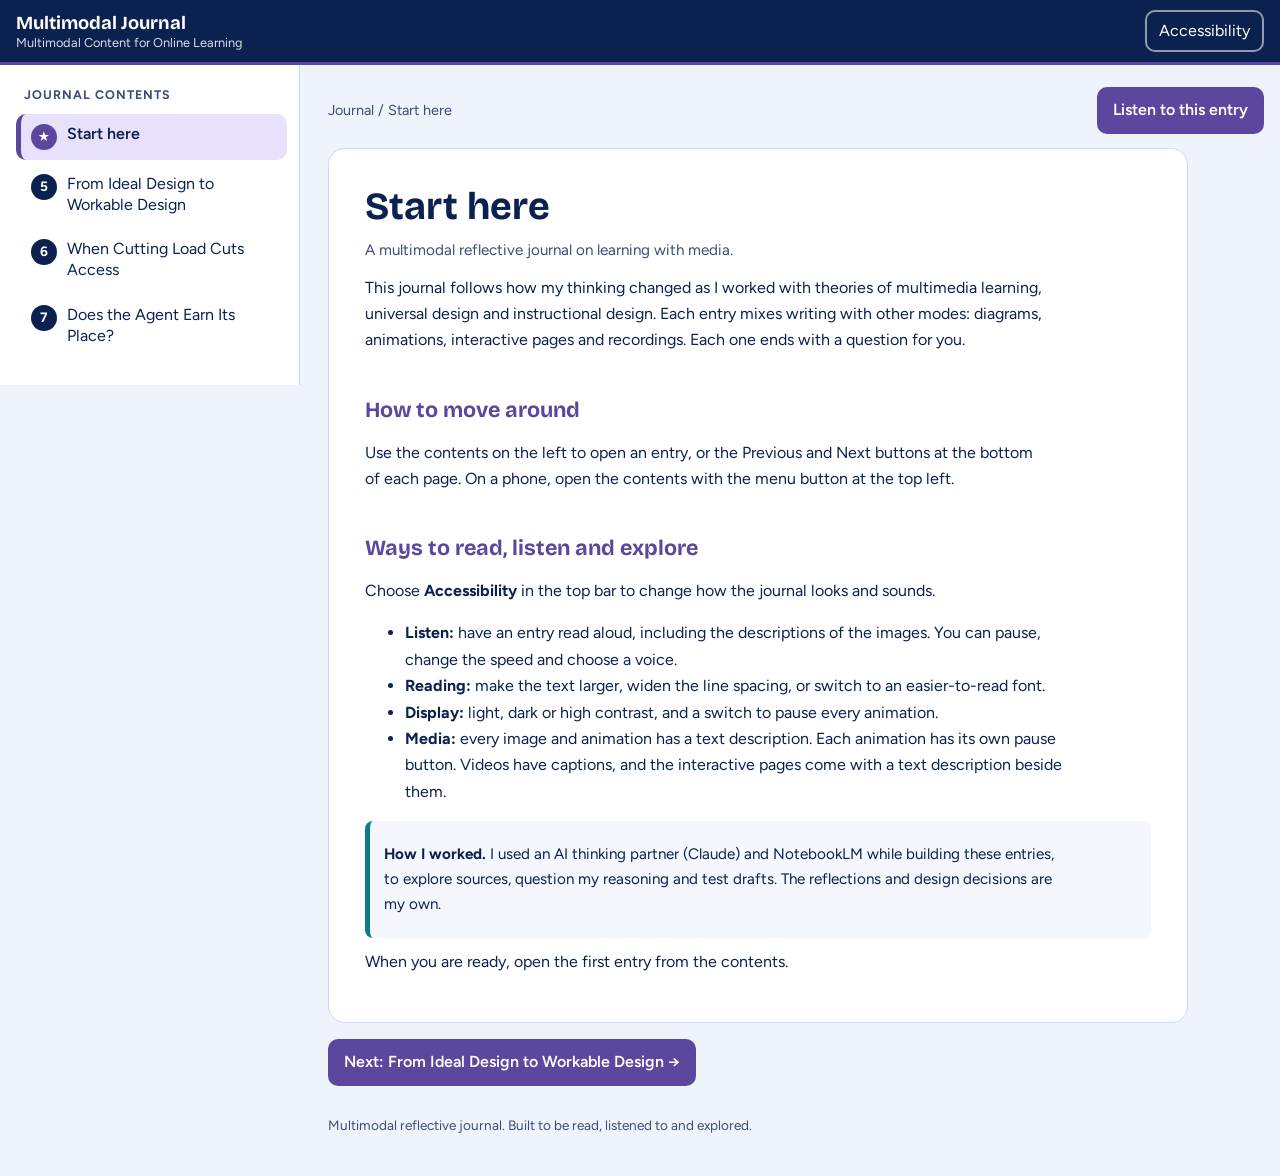
==== index.html @ 2d0febfc "Add files via upload" ====
<!doctype html>
<html lang="en">
<head>
<meta charset="utf-8">
<meta name="viewport" content="width=device-width, initial-scale=1">
<title>Multimodal Journal</title>
<meta name="description" content="A multimodal reflective journal on learning with media, with accessibility tools built in.">
<link rel="preconnect" href="https://fonts.googleapis.com">
<link rel="stylesheet" href="https://fonts.googleapis.com/css2?family=Atkinson+Hyperlegible:wght@400;700&family=Bricolage+Grotesque:wght@600;700&family=Figtree:wght@400;500;600;700&display=swap">
<link rel="stylesheet" href="css/style.css">
</head>
<body>
<a class="skip" href="#content">Skip to the journal entry</a>

<header class="topbar">
  <button id="menuBtn" class="icon-btn menu-btn" aria-expanded="false" aria-controls="sidebar">
    <span aria-hidden="true">☰</span><span class="sr">Journal contents</span>
  </button>
  <div class="brand">
    <span class="brand-title">Multimodal Journal</span>
    <span class="brand-sub">Multimodal Content for Online Learning</span>
  </div>
  <button id="a11yBtn" class="pill-btn" aria-expanded="false" aria-controls="a11y">Accessibility</button>
</header>

<section id="a11y" class="a11y" aria-label="Accessibility settings" hidden>
  <div class="a11y-grid">
    <fieldset>
      <legend>Listen</legend>
      <div class="row">
        <button id="aPlay" class="btn">Play</button>
        <button id="aStop" class="btn ghost">Stop</button>
      </div>
      <label>Speed
        <select id="aRate">
          <option value="0.8">Slower</option>
          <option value="1" selected>Normal</option>
          <option value="1.25">Faster</option>
          <option value="1.5">Fastest</option>
        </select>
      </label>
      <label>Voice <select id="aVoice"><option value="">Default voice</option></select></label>
      <p class="hint" id="aHint"></p>
    </fieldset>
    <fieldset>
      <legend>Reading</legend>
      <div class="row">
        <button id="aSmaller" class="btn ghost" aria-label="Smaller text">A−</button>
        <button id="aReset" class="btn ghost">Reset</button>
        <button id="aLarger" class="btn ghost" aria-label="Larger text">A+</button>
      </div>
      <label class="check"><input type="checkbox" id="aFont"> Easier-to-read font</label>
      <label class="check"><input type="checkbox" id="aSpacing"> Wider line spacing</label>
    </fieldset>
    <fieldset>
      <legend>Display</legend>
      <label>Theme
        <select id="aTheme">
          <option value="auto">Match my device</option>
          <option value="light">Light</option>
          <option value="dark">Dark</option>
          <option value="hc">High contrast</option>
        </select>
      </label>
      <label class="check"><input type="checkbox" id="aMotion"> Pause animations</label>
    </fieldset>
  </div>
</section>

<div class="layout">
  <nav id="sidebar" class="sidebar" aria-label="Journal contents">
    <p class="side-label">Journal contents</p>
    <ol id="entryList" class="entry-list"></ol>
  </nav>
  <div id="scrim" class="scrim" hidden></div>

  <main id="main" class="main">
    <div class="pagebar" id="pagebar">
      <p id="crumb" class="crumb"></p>
      <div class="row">
        <button id="listenBtn" class="btn">Listen to this entry</button>
      </div>
    </div>
    <article id="content" class="content" tabindex="-1" aria-live="polite"></article>
    <nav class="pager" aria-label="Entry navigation">
      <a id="prevLink" class="btn ghost" href="#" hidden></a>
      <a id="nextLink" class="btn" href="#" hidden></a>
    </nav>
    <footer class="foot">Multimodal reflective journal. Built to be read, listened to and explored.</footer>
  </main>
</div>

<script src="js/app.js"></script>
</body>
</html>
---- css/style.css ----
/* Multimodal Journal: an LMS-style layout. One header, a contents sidebar, a content pane. */
:root {
  --bg: #eef3fc; --surface: #ffffff; --surface2: #f4f7fd; --fg: #0b214f; --muted: #3d4d78; --line: #cfd8ee;
  --brand: #0b214f; --brand-fg: #ffffff; --accent: #5b479d; --accent-soft: #e8e1fb; --teal: #0e7c86;
  --link: #3a2f8f; --focus: #0b214f; --mark: #fff0bf; --ok: #1b6b2a;
  --display: "Bricolage Grotesque", "Trebuchet MS", system-ui, sans-serif;
  --body: "Figtree", system-ui, -apple-system, "Segoe UI", sans-serif;
  --scale: 100%; --lh: 1.65;
  color-scheme: light;
}
@media (prefers-color-scheme: dark) {
  :root:not([data-theme="light"]):not([data-theme="hc"]) {
    --bg: #0c1229; --surface: #141c3b; --surface2: #1a2448; --fg: #e8ecff; --muted: #b3bddf; --line: #2b3763;
    --brand: #121a3a; --brand-fg: #ffffff; --accent: #b9a8ff; --accent-soft: #2c2557; --teal: #4fd1d9;
    --link: #c1b3ff; --focus: #e8ecff; --mark: #4d4210; --ok: #b9f0c2; color-scheme: dark;
  }
}
:root[data-theme="dark"] {
  --bg: #0c1229; --surface: #141c3b; --surface2: #1a2448; --fg: #e8ecff; --muted: #b3bddf; --line: #2b3763;
  --brand: #121a3a; --brand-fg: #ffffff; --accent: #b9a8ff; --accent-soft: #2c2557; --teal: #4fd1d9;
  --link: #c1b3ff; --focus: #e8ecff; --mark: #4d4210; --ok: #b9f0c2; color-scheme: dark;
}
:root[data-theme="hc"] {
  --bg: #000000; --surface: #000000; --surface2: #0d0d0d; --fg: #ffffff; --muted: #ffffff; --line: #ffffff;
  --brand: #000000; --brand-fg: #ffffff; --accent: #ffe600; --accent-soft: #1a1a00; --teal: #00ffff;
  --link: #ffe600; --focus: #ffe600; --mark: #333300; --ok: #7dff9a; color-scheme: dark;
}
:root.readable { --body: "Atkinson Hyperlegible", "Figtree", system-ui, sans-serif; --display: "Atkinson Hyperlegible", "Figtree", system-ui, sans-serif; }
:root.spacing { --lh: 2; }

* { box-sizing: border-box; }
html { font-size: var(--scale); scroll-padding-top: 76px; }
body { margin: 0; background: var(--bg); color: var(--fg); font-family: var(--body); line-height: var(--lh); font-size: 1rem; }
.sr { position: absolute; width: 1px; height: 1px; overflow: hidden; clip: rect(0 0 0 0); white-space: nowrap; }
.skip { position: absolute; left: 8px; top: -60px; background: var(--accent); color: #fff; padding: 10px 14px; border-radius: 8px; z-index: 100; }
.skip:focus { top: 8px; }
a { color: var(--link); }
:focus-visible { outline: 3px solid var(--focus); outline-offset: 3px; border-radius: 4px; }
[hidden] { display: none !important; }

/* header */
.topbar { position: sticky; top: 0; z-index: 30; display: flex; align-items: center; gap: 12px; background: var(--brand); color: var(--brand-fg);
  padding: 10px max(16px, env(safe-area-inset-right)) 10px max(16px, env(safe-area-inset-left)); min-height: 56px; border-bottom: 3px solid var(--accent); }
.brand { display: flex; flex-direction: column; line-height: 1.2; min-width: 0; flex: 1; }
.brand-title { font-family: var(--display); font-weight: 700; font-size: 1.15rem; }
.brand-sub { font-size: .8rem; opacity: .85; white-space: nowrap; overflow: hidden; text-overflow: ellipsis; }
.icon-btn, .pill-btn { font: inherit; cursor: pointer; color: var(--brand-fg); background: transparent; border: 2px solid rgba(255,255,255,.55); border-radius: 10px; padding: 6px 12px; }
.pill-btn[aria-expanded="true"] { background: var(--accent); border-color: var(--accent); color: #fff; }
.menu-btn { display: none; font-size: 1.2rem; line-height: 1; }
:root[data-theme="hc"] .pill-btn[aria-expanded="true"] { color: #000; }

/* accessibility panel */
.a11y { background: var(--surface); border-bottom: 1px solid var(--line); padding: 14px max(16px, env(safe-area-inset-right)) 18px max(16px, env(safe-area-inset-left)); }
.a11y-grid { max-width: 1100px; margin: 0 auto; display: grid; grid-template-columns: repeat(auto-fit, minmax(240px, 1fr)); gap: 14px; }
fieldset { border: 1px solid var(--line); border-radius: 12px; padding: 10px 14px 14px; margin: 0; display: flex; flex-direction: column; gap: 10px; min-width: 0; }
legend { font-weight: 700; padding: 0 6px; }
label { display: flex; flex-direction: column; gap: 4px; font-size: .95rem; }
label.check { flex-direction: row; align-items: center; gap: 8px; }
select { font: inherit; padding: 8px; border-radius: 8px; border: 2px solid var(--line); background: var(--surface2); color: var(--fg); max-width: 100%; }
.row { display: flex; gap: 8px; flex-wrap: wrap; }
.hint { margin: 0; font-size: .85rem; color: var(--muted); }
.btn { font: inherit; cursor: pointer; border-radius: 10px; border: 2px solid var(--accent); background: var(--accent); color: #fff; padding: 8px 14px; text-decoration: none; display: inline-block; font-weight: 600; }
.btn.ghost { background: transparent; color: var(--fg); border-color: var(--line); }
.btn[aria-pressed="true"] { background: var(--teal); border-color: var(--teal); color: #fff; }
:root[data-theme="dark"] .btn:not(.ghost), :root[data-theme="hc"] .btn:not(.ghost) { color: #0b0b1f; }
:root[data-theme="hc"] .btn.ghost { border-color: #fff; }
@media (prefers-color-scheme: dark) { :root:not([data-theme="light"]):not([data-theme="hc"]) .btn:not(.ghost) { color: #0b0b1f; } }

/* layout */
.layout { display: grid; grid-template-columns: 300px minmax(0, 1fr); align-items: start; max-width: 1280px; margin: 0 auto; }
.sidebar { position: sticky; top: 59px; max-height: calc(100vh - 59px); overflow-y: auto; padding: 20px 12px 28px max(16px, env(safe-area-inset-left)); border-right: 1px solid var(--line); background: var(--surface); }
.side-label { margin: 0 0 8px 8px; font-size: .78rem; letter-spacing: .08em; text-transform: uppercase; color: var(--muted); font-weight: 700; }
.entry-list { list-style: none; margin: 0; padding: 0; display: flex; flex-direction: column; gap: 4px; }
.entry-list a { display: flex; gap: 10px; align-items: flex-start; padding: 10px; border-radius: 10px; text-decoration: none; color: var(--fg); border-left: 5px solid transparent; line-height: 1.3; }
.entry-list a:hover { background: var(--surface2); }
.entry-list a[aria-current="page"] { background: var(--accent-soft); border-left-color: var(--accent); font-weight: 600; }
.num { flex: none; width: 1.9em; height: 1.9em; border-radius: 50%; display: inline-flex; align-items: center; justify-content: center; background: var(--brand); color: var(--brand-fg); font-size: .85rem; font-weight: 700; }
:root[data-theme="hc"] .num { border: 2px solid #fff; }
.entry-list a[aria-current="page"] .num { background: var(--accent); color: #fff; }
:root[data-theme="hc"] .entry-list a[aria-current="page"] .num { color: #000; }
.scrim { position: fixed; inset: 0; background: rgba(0,0,0,.45); z-index: 19; }

.main { padding: 22px max(16px, env(safe-area-inset-right)) 40px 28px; min-width: 0; }
.pagebar { display: flex; justify-content: space-between; align-items: center; gap: 12px; flex-wrap: wrap; margin-bottom: 14px; }
.crumb { margin: 0; color: var(--muted); font-size: .9rem; }
.content { background: var(--surface); border: 1px solid var(--line); border-radius: 16px; padding: clamp(18px, 3vw, 36px); max-width: 860px; }
.content:focus { outline: none; }
.content h1 { font-family: var(--display); font-size: clamp(1.7rem, 4.5vw, 2.4rem); line-height: 1.12; margin: 0 0 6px; text-wrap: balance; }
.content h1:focus { outline: none; }
.content h2 { font-family: var(--display); font-size: 1.35rem; margin: 1.8em 0 .4em; color: var(--accent); }
.content h3 { font-size: 1.1rem; margin: 1.4em 0 .3em; }
.content p, .content li { max-width: 68ch; }
.content p { margin: .7em 0; }
.kicker { color: var(--muted); font-size: .95rem; margin: 0 0 1.2em; }
.note { background: var(--surface2); border-left: 5px solid var(--teal); border-radius: 8px; padding: 10px 14px; font-size: .95rem; }
.tag { display: inline-block; font-size: .78rem; letter-spacing: .05em; text-transform: uppercase; background: var(--accent-soft); color: var(--fg); padding: 2px 10px; border-radius: 99px; font-weight: 700; margin-bottom: 8px; }

/* media */
figure { margin: 1.6em 0; display: flex; flex-direction: column; gap: 8px; }
figure img, figure video { max-width: 100%; height: auto; border-radius: 12px; border: 1px solid var(--line); background: var(--surface2); align-self: center; }
figure.narrow img { max-width: 460px; width: 100%; }
figcaption { font-size: .92rem; color: var(--muted); max-width: 68ch; }
.fig-tools { display: flex; gap: 8px; flex-wrap: wrap; }
.fig-tools .btn { padding: 4px 10px; font-size: .88rem; }
details { background: var(--surface2); border: 1px solid var(--line); border-radius: 10px; padding: 8px 12px; }
details summary { cursor: pointer; font-weight: 600; }
details p { margin: .5em 0 .2em; }
.missing { border: 2px dashed var(--line); border-radius: 12px; padding: 22px; text-align: center; color: var(--muted); background: var(--surface2); }
.embed { width: 100%; border: 1px solid var(--line); border-radius: 12px; background: #fff; }
.embed-links { font-size: .92rem; }

/* reading highlight */
.reading { background: var(--mark); box-shadow: 0 0 0 6px var(--mark); border-radius: 4px; }

/* reader question */
.reader-q { margin-top: 2em; border: 2px solid var(--accent); border-radius: 14px; padding: 16px 18px; background: var(--surface2); }
.reader-q h2 { margin-top: 0; }
.reader-q textarea { width: 100%; min-height: 96px; font: inherit; padding: 10px; border-radius: 10px; border: 2px solid var(--line); background: var(--surface); color: var(--fg); }
.reader-q .reply { margin-top: 10px; padding: 10px 14px; border-radius: 10px; background: var(--accent-soft); }
.reader-q .small { font-size: .85rem; color: var(--muted); margin: 6px 0; }

/* references */
.refs { list-style: none; padding: 0; margin: 0; }
.refs li { padding-left: 2em; text-indent: -2em; margin: .6em 0; font-size: .95rem; }

.pager { display: flex; justify-content: space-between; gap: 12px; flex-wrap: wrap; max-width: 860px; margin-top: 16px; }
.foot { margin-top: 28px; color: var(--muted); font-size: .85rem; }

@media (max-width: 900px) {
  .layout { grid-template-columns: minmax(0, 1fr); }
  .menu-btn { display: inline-block; }
  .sidebar { position: fixed; z-index: 20; top: 0; left: 0; bottom: 0; width: min(320px, 88vw); max-height: none; padding-top: 70px; transform: translateX(-102%); transition: transform .25s; }
  .sidebar.open { transform: none; }
  .main { padding: 16px max(16px, env(safe-area-inset-right)) 32px max(16px, env(safe-area-inset-left)); }
  .brand-sub { display: none; }
}
@media (prefers-reduced-motion: reduce) { .sidebar { transition: none; } }
@media print { .topbar, .a11y, .sidebar, .pagebar, .pager, .reader-q textarea { display: none !important; } .content { border: none; } }

/* embedded interactive pages */
.embed.tall { height: 1260px; }
.embed.mid { height: 900px; }
@media (max-width: 600px) { .embed.tall { height: 1800px; } .embed.mid { height: 1000px; } }

/* long web addresses in references must wrap, never widen the page */
.refs li, .content p, .content li, figcaption { overflow-wrap: anywhere; }
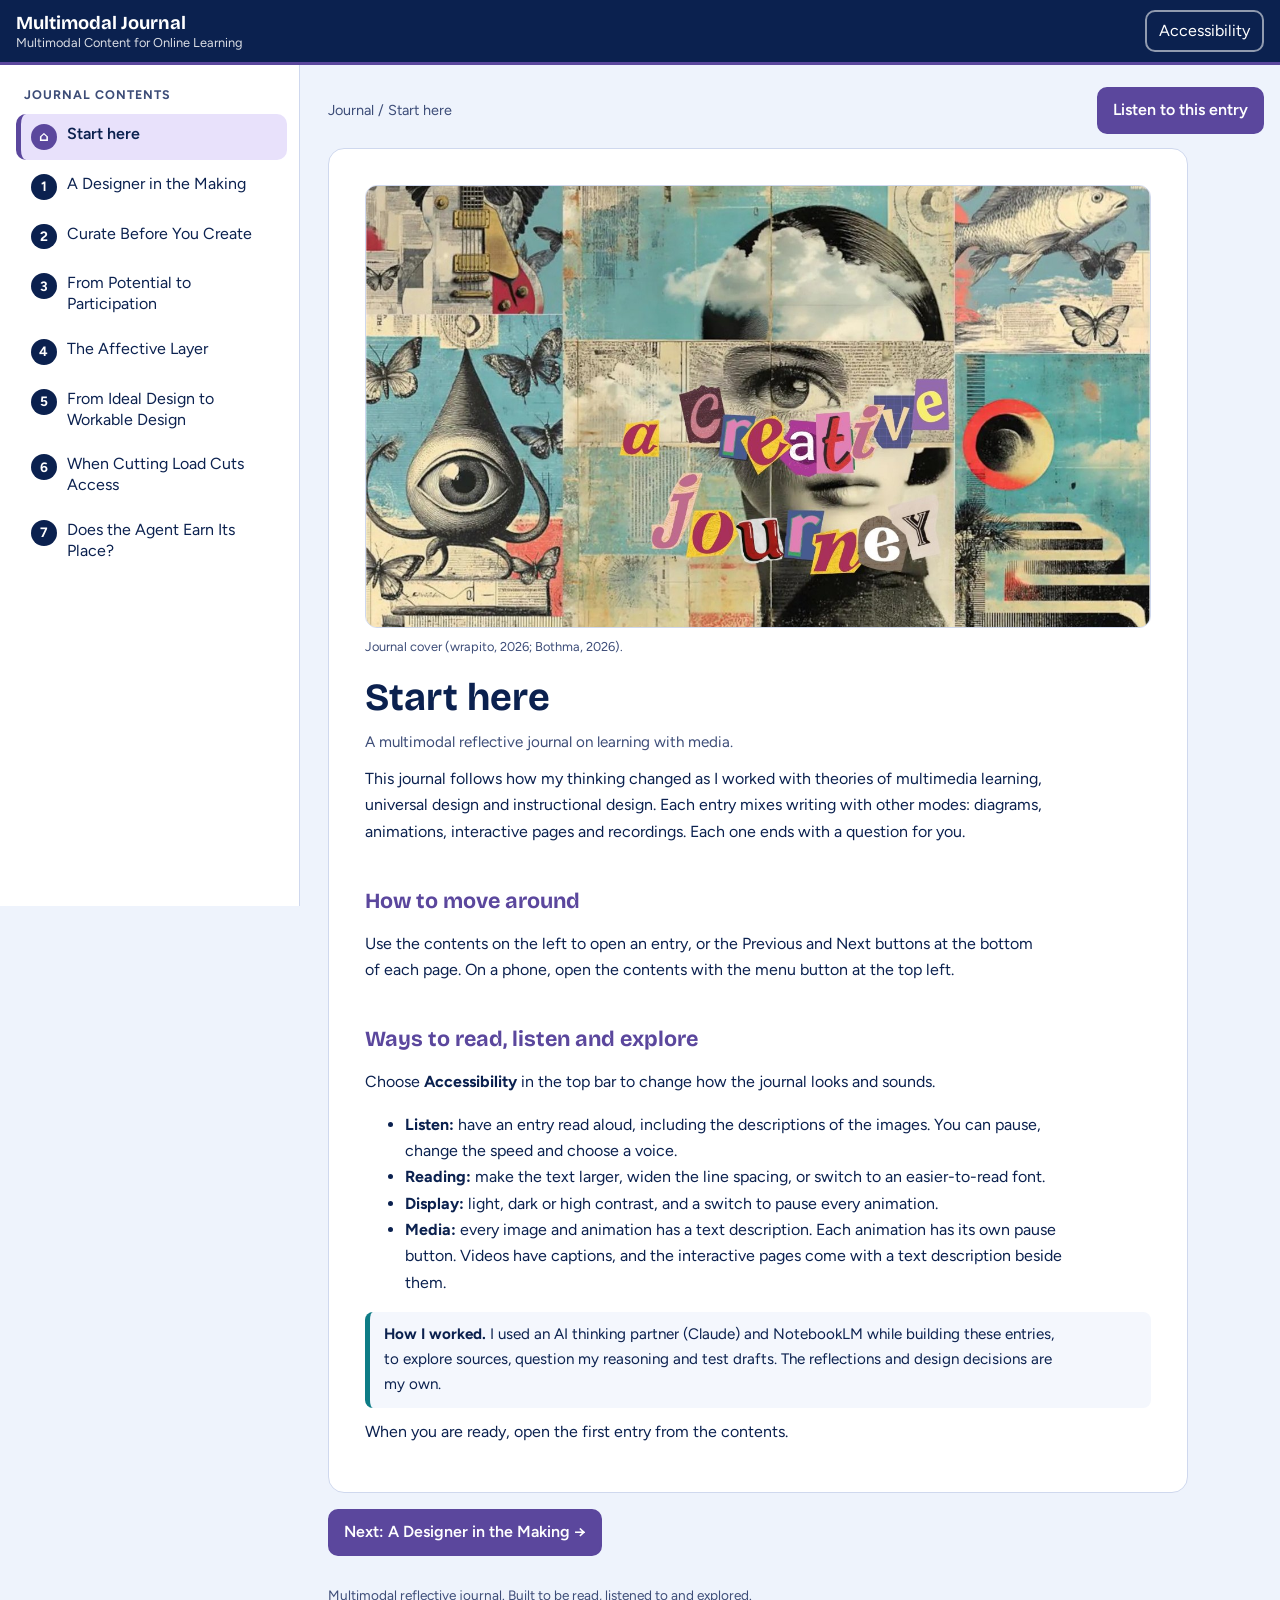
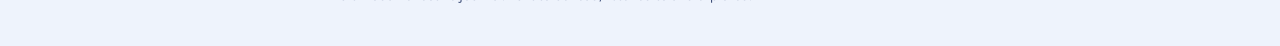
==== commit 258e0154: "Add files via upload" ====
--- a/index.html
+++ b/index.html
@@ -75,6 +75,7 @@
   <div id="scrim" class="scrim" hidden></div>
 
   <main id="main" class="main">
+    <div id="siteStrip" class="site-strip" hidden></div>
     <div class="pagebar" id="pagebar">
       <p id="crumb" class="crumb"></p>
       <div class="row">
--- a/css/style.css
+++ b/css/style.css
@@ -40,7 +40,7 @@
 
 /* header */
 .topbar { position: sticky; top: 0; z-index: 30; display: flex; align-items: center; gap: 12px; background: var(--brand); color: var(--brand-fg);
-  padding: 10px max(16px, env(safe-area-inset-right)) 10px max(16px, env(safe-area-inset-left)); min-height: 56px; border-bottom: 3px solid var(--accent); }
+  padding: 10px max(16px, env(safe-area-inset-right), calc(50vw - 624px)) 10px max(16px, env(safe-area-inset-left), calc(50vw - 624px)); min-height: 56px; border-bottom: 3px solid var(--accent); }
 .brand { display: flex; flex-direction: column; line-height: 1.2; min-width: 0; flex: 1; }
 .brand-title { font-family: var(--display); font-weight: 700; font-size: 1.15rem; }
 .brand-sub { font-size: .8rem; opacity: .85; white-space: nowrap; overflow: hidden; text-overflow: ellipsis; }
@@ -68,7 +68,7 @@
 
 /* layout */
 .layout { display: grid; grid-template-columns: 300px minmax(0, 1fr); align-items: start; max-width: 1280px; margin: 0 auto; }
-.sidebar { position: sticky; top: 59px; max-height: calc(100vh - 59px); overflow-y: auto; padding: 20px 12px 28px max(16px, env(safe-area-inset-left)); border-right: 1px solid var(--line); background: var(--surface); }
+.sidebar { position: sticky; top: 59px; height: calc(100vh - 59px); overflow-y: auto; padding: 20px 12px 28px max(16px, env(safe-area-inset-left)); border-right: 1px solid var(--line); background: var(--surface); }
 .side-label { margin: 0 0 8px 8px; font-size: .78rem; letter-spacing: .08em; text-transform: uppercase; color: var(--muted); font-weight: 700; }
 .entry-list { list-style: none; margin: 0; padding: 0; display: flex; flex-direction: column; gap: 4px; }
 .entry-list a { display: flex; gap: 10px; align-items: flex-start; padding: 10px; border-radius: 10px; text-decoration: none; color: var(--fg); border-left: 5px solid transparent; line-height: 1.3; }
@@ -129,7 +129,7 @@
 @media (max-width: 900px) {
   .layout { grid-template-columns: minmax(0, 1fr); }
   .menu-btn { display: inline-block; }
-  .sidebar { position: fixed; z-index: 20; top: 0; left: 0; bottom: 0; width: min(320px, 88vw); max-height: none; padding-top: 70px; transform: translateX(-102%); transition: transform .25s; }
+  .sidebar { position: fixed; z-index: 20; top: 0; left: 0; bottom: 0; width: min(320px, 88vw); height: auto; max-height: none; padding-top: 70px; transform: translateX(-102%); transition: transform .25s; }
   .sidebar.open { transform: none; }
   .main { padding: 16px max(16px, env(safe-area-inset-right)) 32px max(16px, env(safe-area-inset-left)); }
   .brand-sub { display: none; }
@@ -144,3 +144,14 @@
 
 /* long web addresses in references must wrap, never widen the page */
 .refs li, .content p, .content li, figcaption { overflow-wrap: anywhere; }
+
+/* banners */
+.banner { margin: 0 0 1.2em; }
+.banner img { width: 100%; height: auto; display: block; border-radius: 12px; border: 1px solid var(--line); }
+.credit { font-size: .8rem; color: var(--muted); }
+.site-strip { max-width: 860px; margin-bottom: 14px; }
+.site-strip img { width: 100%; height: 110px; object-fit: cover; border-radius: 12px; display: block; border: 1px solid var(--line); }
+.embed.video { aspect-ratio: 16 / 9; height: auto; }
+.embed.short { height: 420px; }
+.content blockquote { margin: 1em 0; padding: 4px 16px; border-left: 5px solid var(--accent); background: var(--surface2); border-radius: 0 8px 8px 0; }
+.note p:first-child { margin-top: 0; } .note p:last-child { margin-bottom: 0; }
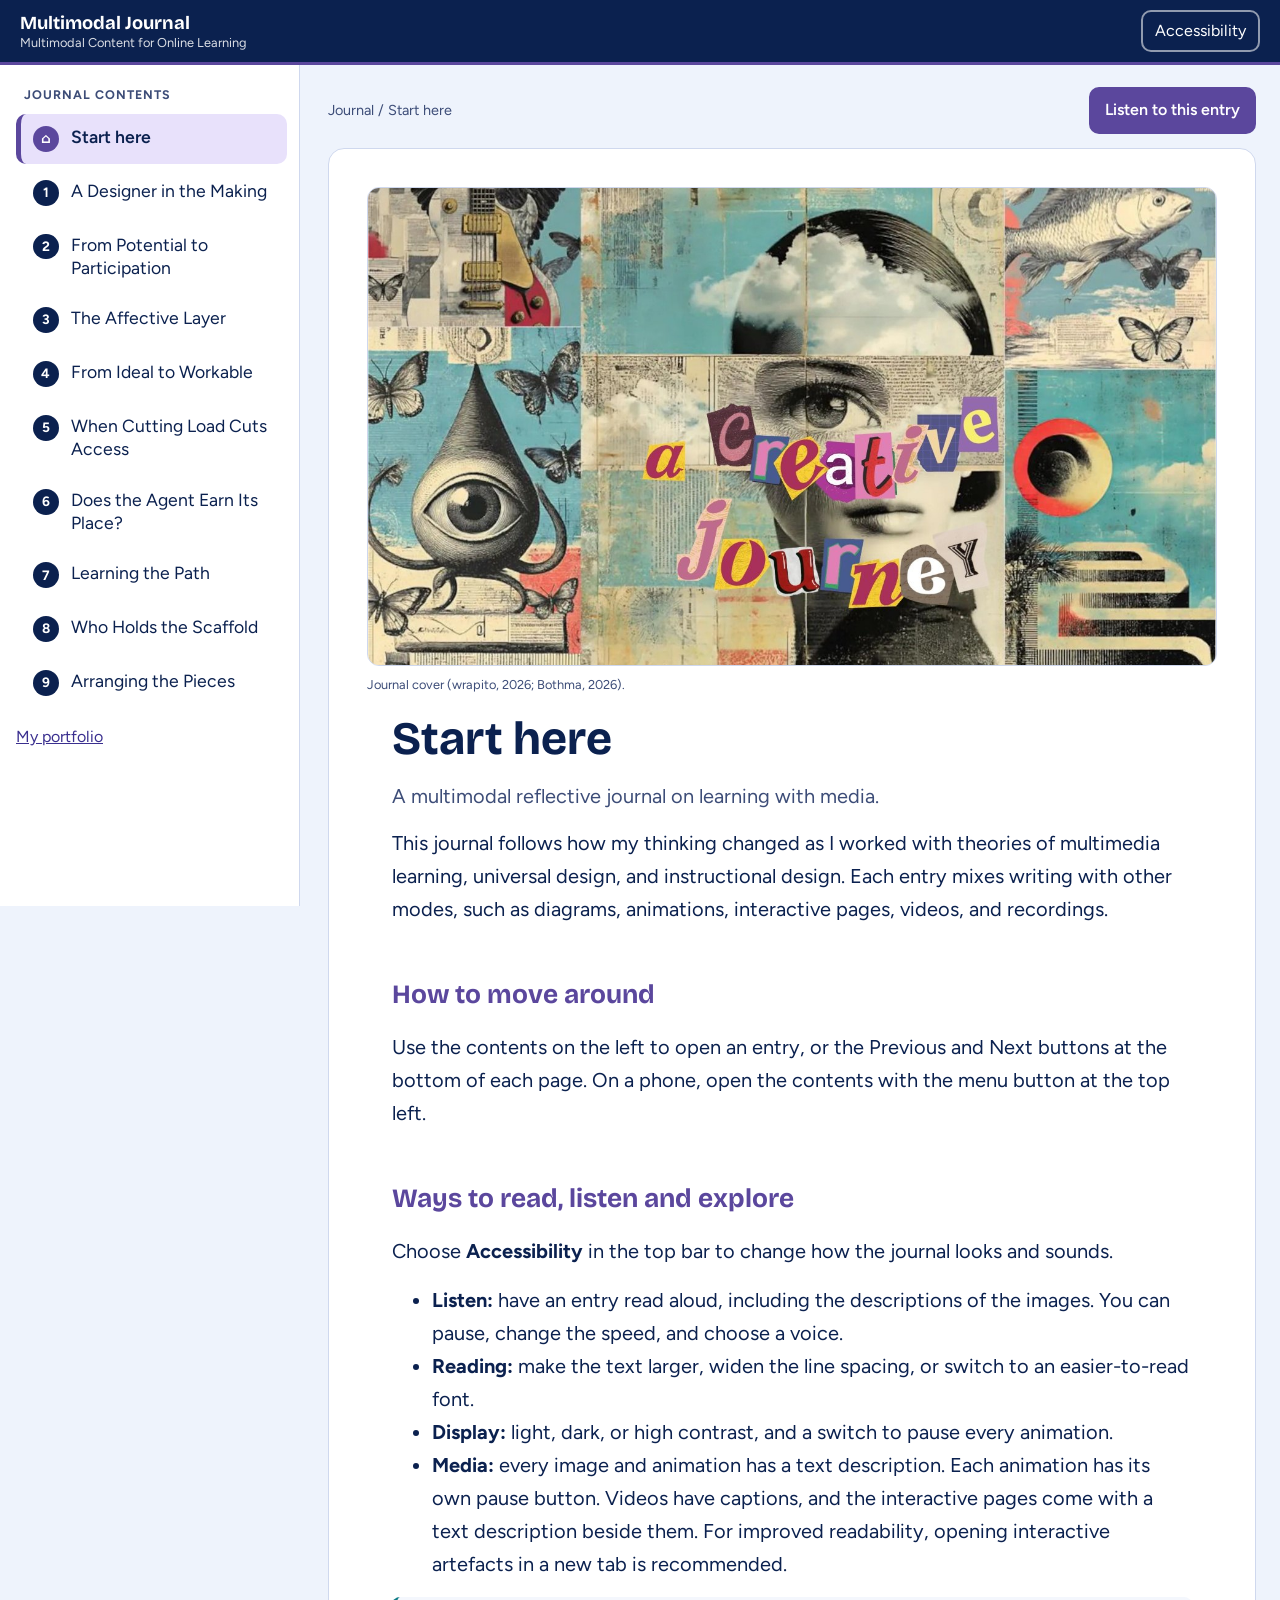
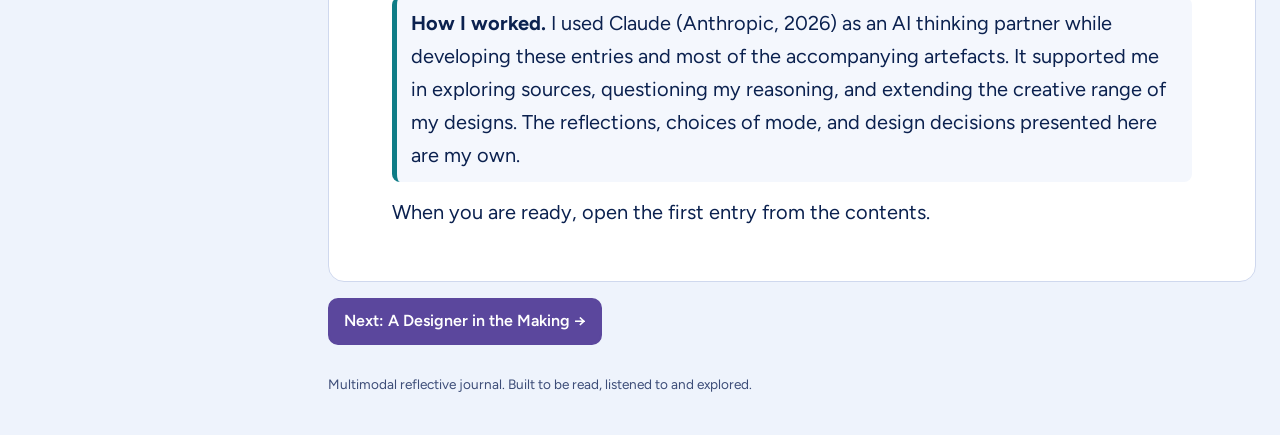
==== commit 5a688141: "Update index.html" ====
--- a/index.html
+++ b/index.html
@@ -71,6 +71,8 @@
   <nav id="sidebar" class="sidebar" aria-label="Journal contents">
     <p class="side-label">Journal contents</p>
     <ol id="entryList" class="entry-list"></ol>
+    <p class="side-link"><a href="https://zandaleyid.github.io" target="_blank" 
+    rel="noopener">My portfolio<span class="sr"> (opens in a new tab)</span></a></p>
   </nav>
   <div id="scrim" class="scrim" hidden></div>
 
--- a/css/style.css
+++ b/css/style.css
@@ -40,7 +40,7 @@
 
 /* header */
 .topbar { position: sticky; top: 0; z-index: 30; display: flex; align-items: center; gap: 12px; background: var(--brand); color: var(--brand-fg);
-  padding: 10px max(16px, env(safe-area-inset-right), calc(50vw - 624px)) 10px max(16px, env(safe-area-inset-left), calc(50vw - 624px)); min-height: 56px; border-bottom: 3px solid var(--accent); }
+  padding: 10px max(20px, env(safe-area-inset-right)) 10px max(20px, env(safe-area-inset-left)); min-height: 56px; border-bottom: 3px solid var(--accent); }
 .brand { display: flex; flex-direction: column; line-height: 1.2; min-width: 0; flex: 1; }
 .brand-title { font-family: var(--display); font-weight: 700; font-size: 1.15rem; }
 .brand-sub { font-size: .8rem; opacity: .85; white-space: nowrap; overflow: hidden; text-overflow: ellipsis; }
@@ -67,11 +67,11 @@
 @media (prefers-color-scheme: dark) { :root:not([data-theme="light"]):not([data-theme="hc"]) .btn:not(.ghost) { color: #0b0b1f; } }
 
 /* layout */
-.layout { display: grid; grid-template-columns: 300px minmax(0, 1fr); align-items: start; max-width: 1280px; margin: 0 auto; }
+.layout { display: grid; grid-template-columns: 300px minmax(0, 1fr); align-items: start; }
 .sidebar { position: sticky; top: 59px; height: calc(100vh - 59px); overflow-y: auto; padding: 20px 12px 28px max(16px, env(safe-area-inset-left)); border-right: 1px solid var(--line); background: var(--surface); }
 .side-label { margin: 0 0 8px 8px; font-size: .78rem; letter-spacing: .08em; text-transform: uppercase; color: var(--muted); font-weight: 700; }
 .entry-list { list-style: none; margin: 0; padding: 0; display: flex; flex-direction: column; gap: 4px; }
-.entry-list a { display: flex; gap: 10px; align-items: flex-start; padding: 10px; border-radius: 10px; text-decoration: none; color: var(--fg); border-left: 5px solid transparent; line-height: 1.3; }
+.entry-list a { display: flex; gap: 12px; align-items: flex-start; padding: 12px; font-size: 1.1rem; border-radius: 10px; text-decoration: none; color: var(--fg); border-left: 5px solid transparent; line-height: 1.3; }
 .entry-list a:hover { background: var(--surface2); }
 .entry-list a[aria-current="page"] { background: var(--accent-soft); border-left-color: var(--accent); font-weight: 600; }
 .num { flex: none; width: 1.9em; height: 1.9em; border-radius: 50%; display: inline-flex; align-items: center; justify-content: center; background: var(--brand); color: var(--brand-fg); font-size: .85rem; font-weight: 700; }
@@ -80,10 +80,10 @@
 :root[data-theme="hc"] .entry-list a[aria-current="page"] .num { color: #000; }
 .scrim { position: fixed; inset: 0; background: rgba(0,0,0,.45); z-index: 19; }
 
-.main { padding: 22px max(16px, env(safe-area-inset-right)) 40px 28px; min-width: 0; }
+.main { padding: 22px max(24px, env(safe-area-inset-right)) 40px 28px; min-width: 0; }
 .pagebar { display: flex; justify-content: space-between; align-items: center; gap: 12px; flex-wrap: wrap; margin-bottom: 14px; }
 .crumb { margin: 0; color: var(--muted); font-size: .9rem; }
-.content { background: var(--surface); border: 1px solid var(--line); border-radius: 16px; padding: clamp(18px, 3vw, 36px); max-width: 860px; }
+.content { background: var(--surface); border: 1px solid var(--line); border-radius: 16px; padding: clamp(18px, 3vw, 40px); }
 .content:focus { outline: none; }
 .content h1 { font-family: var(--display); font-size: clamp(1.7rem, 4.5vw, 2.4rem); line-height: 1.12; margin: 0 0 6px; text-wrap: balance; }
 .content h1:focus { outline: none; }
@@ -123,7 +123,7 @@
 .refs { list-style: none; padding: 0; margin: 0; }
 .refs li { padding-left: 2em; text-indent: -2em; margin: .6em 0; font-size: .95rem; }
 
-.pager { display: flex; justify-content: space-between; gap: 12px; flex-wrap: wrap; max-width: 860px; margin-top: 16px; }
+.pager { display: flex; justify-content: space-between; gap: 12px; flex-wrap: wrap; margin-top: 16px; }
 .foot { margin-top: 28px; color: var(--muted); font-size: .85rem; }
 
 @media (max-width: 900px) {
@@ -149,9 +149,39 @@
 .banner { margin: 0 0 1.2em; }
 .banner img { width: 100%; height: auto; display: block; border-radius: 12px; border: 1px solid var(--line); }
 .credit { font-size: .8rem; color: var(--muted); }
-.site-strip { max-width: 860px; margin-bottom: 14px; }
+.site-strip { margin-bottom: 14px; }
 .site-strip img { width: 100%; height: 110px; object-fit: cover; border-radius: 12px; display: block; border: 1px solid var(--line); }
 .embed.video { aspect-ratio: 16 / 9; height: auto; }
 .embed.short { height: 420px; }
 .content blockquote { margin: 1em 0; padding: 4px 16px; border-left: 5px solid var(--accent); background: var(--surface2); border-radius: 0 8px 8px 0; }
 .note p:first-child { margin-top: 0; } .note p:last-child { margin-bottom: 0; }
+
+/* centred reading column, larger text; media stays full width */
+.content > *:not(.banner.cover) { max-width: 50rem !important; margin-left: auto !important; margin-right: auto !important; }
+.content p, .content li { max-width: none; font-size: 1.25rem; }
+.content h1 { font-size: clamp(2rem, 4vw, 2.9rem); }
+.content h2 { font-size: 1.65rem; }
+.kicker { font-size: 1.1rem; }
+.refs li { font-size: 1.05rem; }
+.pager { max-width: none; }
+@media (max-width: 900px) { .content p, .content li { font-size: 1.1rem; } }
+
+/* entry banners all share one shape, so they are the same height */
+.banner:not(.cover) img { aspect-ratio: 32 / 9; height: auto; object-fit: cover; object-position: center; }
+
+/* flipcards embed */
+.embed.cards { height: 540px; }
+@media (max-width: 660px) { .embed.cards { height: 1260px; } }
+
+.embed.road { height: 960px; }
+@media (max-width: 660px) { .embed.road { height: 620px; } }
+
+/* tables */
+.tablefig .table-wrap { overflow-x: auto; border: 1px solid var(--line); border-radius: 12px; background: var(--surface); }
+.tablefig table { border-collapse: collapse; width: 100%; font-size: 1.02rem; min-width: 560px; }
+.tablefig th, .tablefig td { text-align: left; vertical-align: top; padding: .65rem .8rem; border-bottom: 1px solid var(--line); line-height: 1.45; }
+.tablefig thead th { background: var(--accent-soft, rgba(91,71,157,.14)); font-weight: 700; }
+.tablefig tbody tr:last-child th, .tablefig tbody tr:last-child td { border-bottom: 0; }
+.tablefig tbody th { font-weight: 700; white-space: nowrap; }
+.embed.timeline { height: 520px; }
+@media (max-width: 660px) { .embed.timeline { height: 720px; } }
